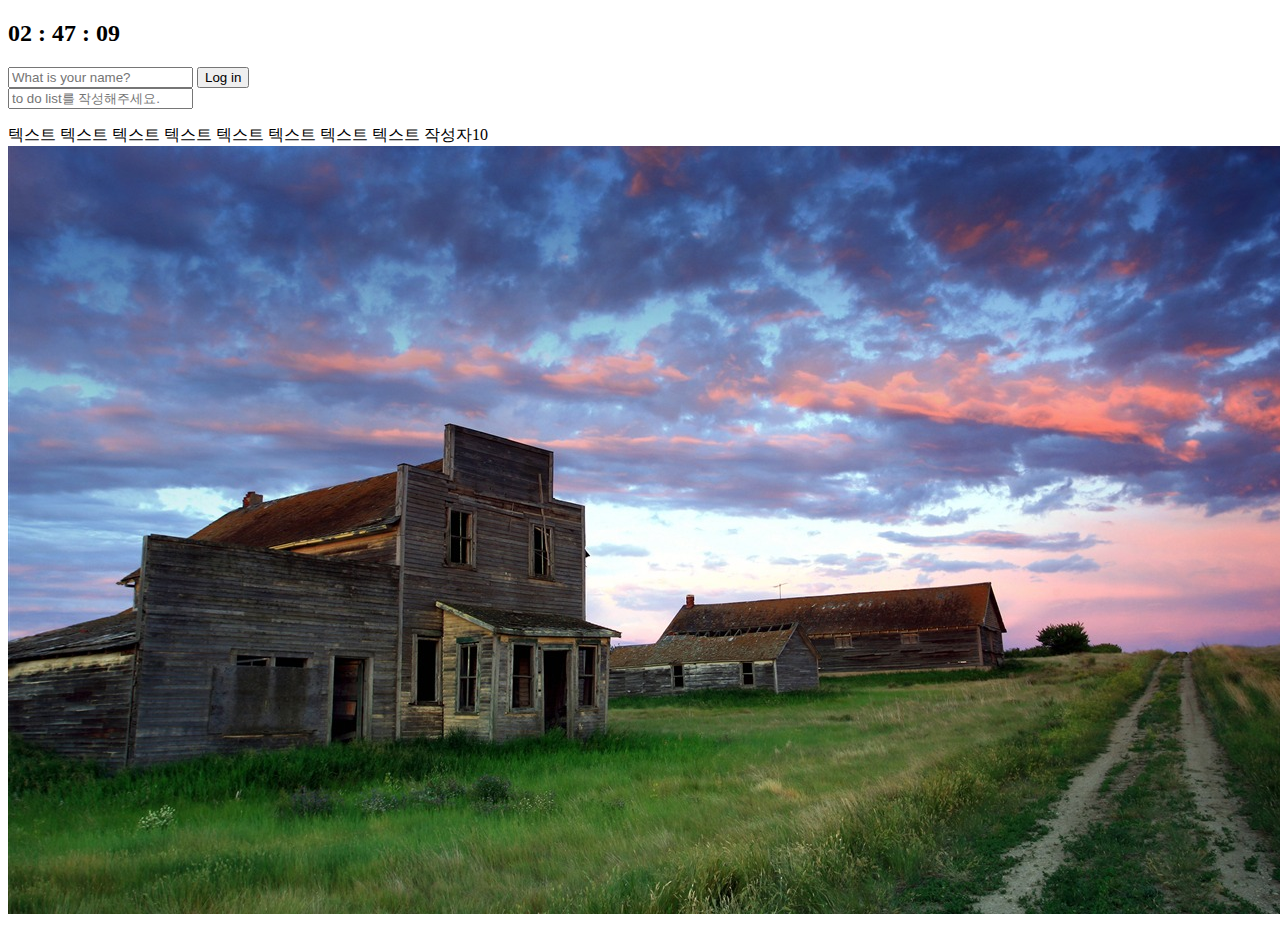
==== momentum/index.html @ b44966ec "커밋" ====
<!DOCTYPE html>
<html lang="en">
<head>
    <meta charset="UTF-8">
    <meta name="viewport" content="width=device-width, initial-scale=1.0">
    <title>momentum</title>
    <link rel="stylesheet" href="css/style.css">
    
</head>
<body>
    <h2 id="clock">00:00:00</h2>

    <form id="login-form" class="hidden">
        <input maxlength="15" required type="text" placeholder="What is your name?">
        <input type="submit" value="Log in">
    </form>
    <form id="todo-form">
        <input type="text" placeholder="to do list를 작성해주세요." required>
    </form>
    <ul id="todo-list">

    </ul>

   <h1 id="greeting" class="hidden"></h1>
   <!-- //  maxlength는 html 에서 도와주지만, form 안에 들어있어야 'required'라는 browser 의 기능을 쓸수있다. -->

    <div id="quote">
        <span></span>
        <span></span>
    </div>

   
   
    <script src="js/greeting.js"></script>
    <script src="js/clock.js"></script>
    <script src="js/quotes.js"></script>
    <script src="js/background.js"></script>
    <script src="js/todo.js"></script>
</body>
</html>
---- momentum/css/style.css ----
.hidden {
    display: none;
}
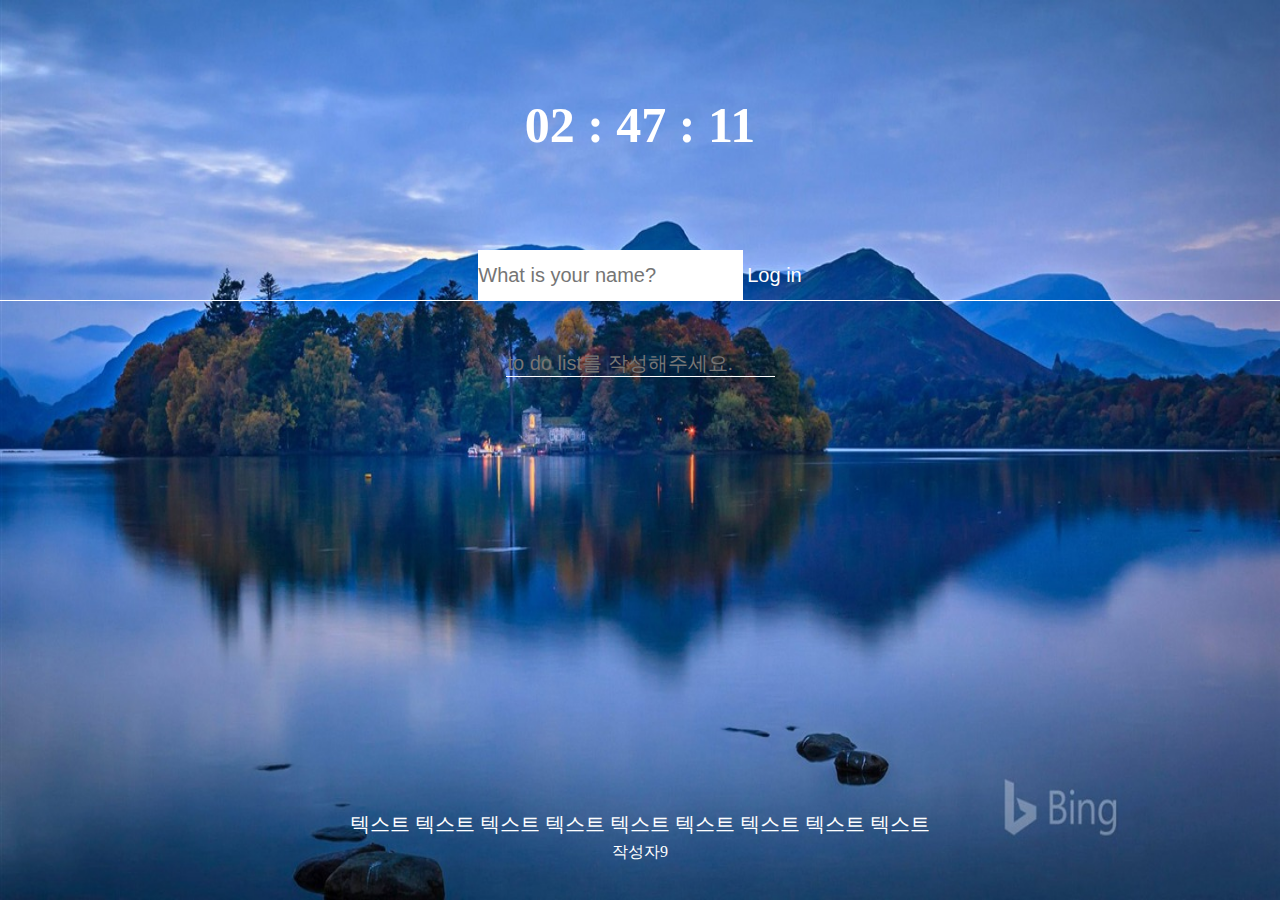
==== commit d0eeb7be: "moment 완성" ====
--- a/momentum/index.html
+++ b/momentum/index.html
@@ -8,27 +8,37 @@
     
 </head>
 <body>
-    <h2 id="clock">00:00:00</h2>
+    <div class="wrap">
+        <h2 id="clock">00:00:00</h2>
+        
+        <form id="login-form" class="hidden">
+            <input maxlength="15" required type="text" placeholder="What is your name?">
+            <input type="submit" value="Log in" class="loginbtn">
+        </form>
 
-    <form id="login-form" class="hidden">
-        <input maxlength="15" required type="text" placeholder="What is your name?">
-        <input type="submit" value="Log in">
-    </form>
-    <form id="todo-form">
-        <input type="text" placeholder="to do list를 작성해주세요." required>
-    </form>
-    <ul id="todo-list">
+        <h1 id="greeting" class="hidden"></h1>
+        
+        <form id="todo-form">
+            <input type="text" placeholder="to do list를 작성해주세요." required>
+        </form>
+        <ul id="todo-list">
+        
+        </ul>
+        
+        <!-- //  maxlength는 html 에서 도와주지만, form 안에 들어있어야 'required'라는 browser 의 기능을 쓸수있다. -->
+        
+        <div id="quote">
+            <span></span>
+            <span></span>
+        </div>
+        
+        <div id="weather">
+            <span></span>
+            <span></span>
+        </div>
 
-    </ul>
-
-   <h1 id="greeting" class="hidden"></h1>
-   <!-- //  maxlength는 html 에서 도와주지만, form 안에 들어있어야 'required'라는 browser 의 기능을 쓸수있다. -->
-
-    <div id="quote">
-        <span></span>
-        <span></span>
     </div>
-
+    
    
    
     <script src="js/greeting.js"></script>
@@ -36,5 +46,7 @@
     <script src="js/quotes.js"></script>
     <script src="js/background.js"></script>
     <script src="js/todo.js"></script>
+    <script src="js/weather.js"></script>
+    
 </body>
 </html>--- a/momentum/css/style.css
+++ b/momentum/css/style.css
@@ -1,3 +1,112 @@
+html, body, div, span, applet, object, iframe,
+h1, h2, h3, h4, h5, h6, p,
+dl, dt, dd, ol, ul, li,
+fieldset, form, label, legend {
+	margin: 0;
+	padding: 0;
+	border: 0;
+	font-size: 100%;
+	font: inherit;
+	vertical-align: baseline;
+}
+body {
+	line-height: 1;
+}
+ol, ul {
+	list-style: none;
+}
+.wrap {
+    position: relative;
+    width: 100%;
+    height: 100vh;
+    /* display: flex;
+    flex-direction:column;
+    align-items: center; */
+    text-align: center;
+    z-index: 1;
+}
 .hidden {
     display: none;
+}
+
+#login-form {
+    border-bottom: 1px solid #fff; 
+}
+#login-form input {
+    border:none;
+    padding:10px 0;
+    font-size: 20px;
+    line-height: 30px;
+    color:#fff;
+}
+.loginbtn {
+    border:1px solid #fff; 
+    padding:0 10px;
+    background: none; 
+    border-radius: 0; 
+    line-height: 30px; 
+    color:#fff;
+}
+
+#clock {
+    font-size: 50px;
+    padding:100px;
+    font-weight: bold; 
+    color:#fff;
+}
+#greeting {
+    font-size: 50px;
+    text-align: center;
+    font-weight: bold;
+    color:#fff;
+}
+#todo-form {
+    border-bottom: 1px solid #fff;  
+    margin-top: 50px;  
+    display: inline-block;
+    
+}
+#todo-form input {
+    border:none;
+    font-size: 20px;
+    background: none;
+    display: inline-block;
+    color:#fff;
+}
+#todo-list {
+    margin-top: 30px;
+}
+#todo-list li {
+    line-height: 30px;
+    font-style: 25px;
+    color:#fff;
+}
+#todo-list li button { 
+    background: none; 
+    border: none;
+    margin-left: 10px;
+    border-radius: 0;
+}
+#quote {
+    position: absolute; 
+    bottom:40px; 
+    left: 50%;
+    transform: translateX(-50%);
+}
+#quote span { display: block;color:#fff; }
+#quote span:first-child {font-size: 20px;}
+#quote span:last-child {font-size: 16px; margin-top: 10px;}
+
+#weather {
+    position: absolute; 
+    top:20px; 
+    right: 20px;
+    color:#fff;
+}
+.background {
+    width: 100%; 
+    height: 100%; 
+    z-index: 0;
+    position: absolute;
+    top:0; left: 0;
 }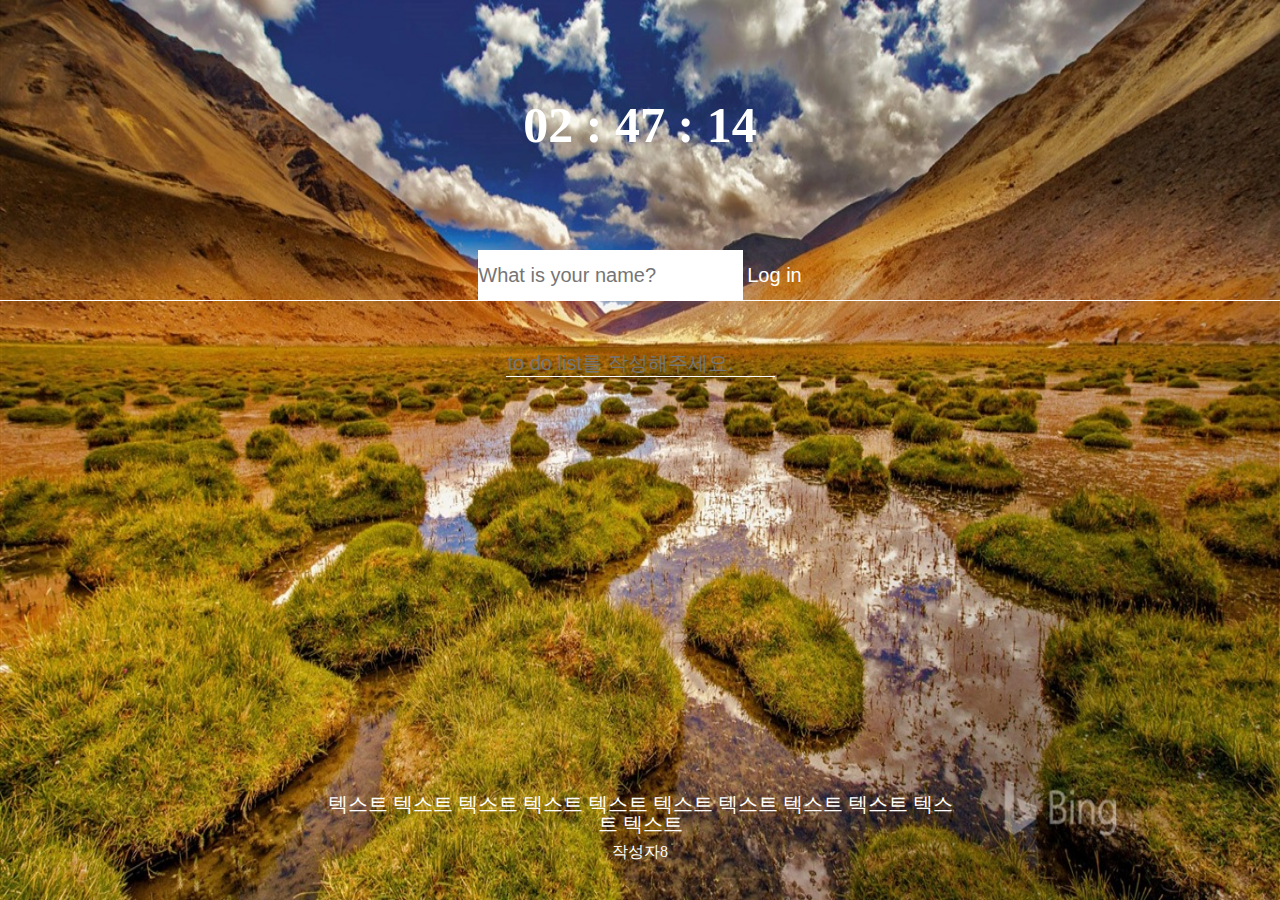
==== commit 6905447c: "날씨부분 수정" ====
--- a/momentum/index.html
+++ b/momentum/index.html
@@ -30,7 +30,7 @@
         <div id="quote">
             <span></span>
             <span></span>
-        </div>
+        </div>  
         
         <div id="weather">
             <span></span>
--- a/momentum/css/style.css
+++ b/momentum/css/style.css
@@ -102,6 +102,7 @@
     top:20px; 
     right: 20px;
     color:#fff;
+
 }
 .background {
     width: 100%; 
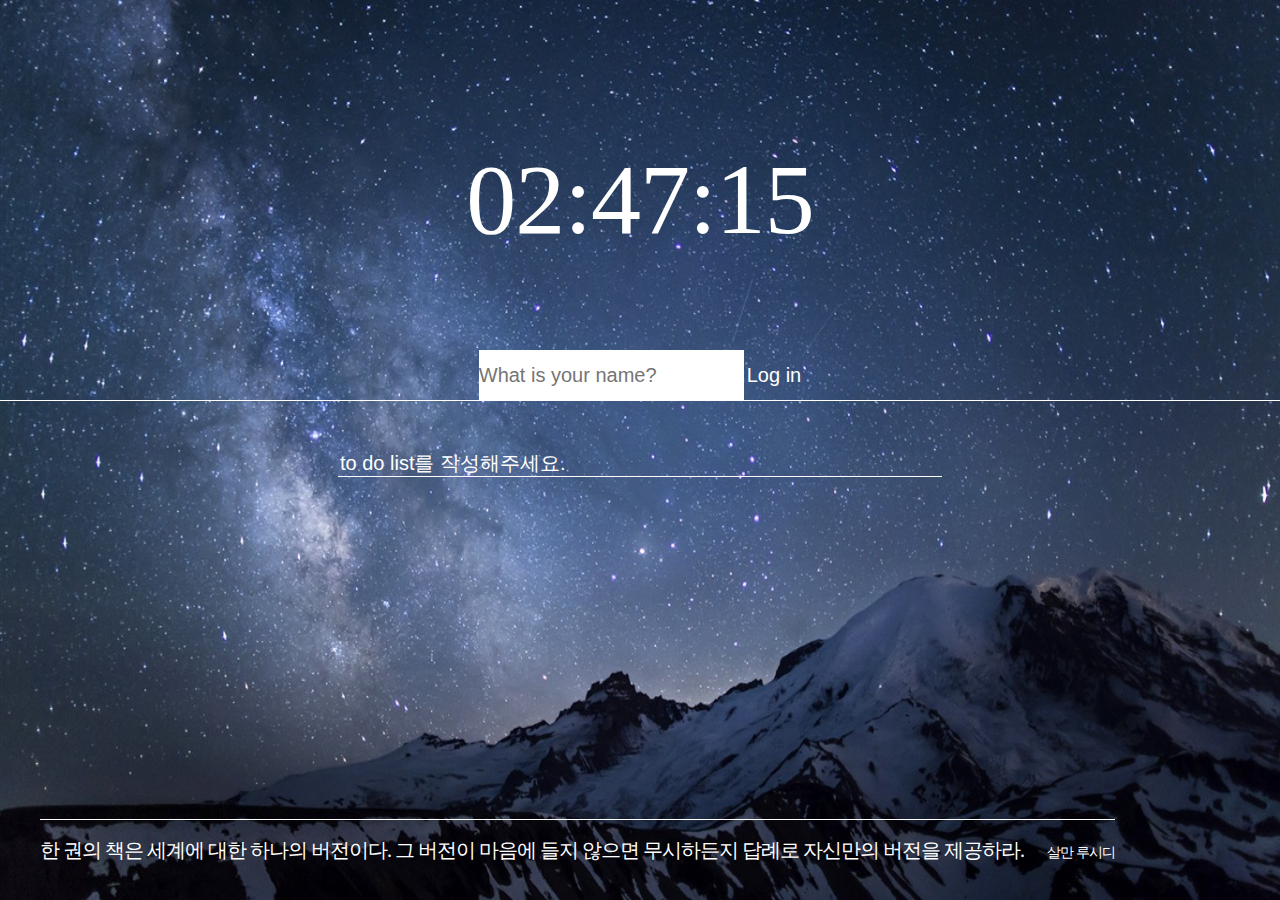
==== commit 9576b1ad: "챌린지 수정" ====
--- a/momentum/index.html
+++ b/momentum/index.html
@@ -22,9 +22,7 @@
             <input type="text" placeholder="to do list를 작성해주세요." required>
         </form>
         <ul id="todo-list">
-        
         </ul>
-        
         <!-- //  maxlength는 html 에서 도와주지만, form 안에 들어있어야 'required'라는 browser 의 기능을 쓸수있다. -->
         
         <div id="quote">
--- a/momentum/css/style.css
+++ b/momentum/css/style.css
@@ -8,6 +8,7 @@
 	font-size: 100%;
 	font: inherit;
 	vertical-align: baseline;
+    letter-spacing: -1px;
 }
 body {
 	line-height: 1;
@@ -49,9 +50,9 @@
 }
 
 #clock {
-    font-size: 50px;
-    padding:100px;
-    font-weight: bold; 
+    font-size: 100px;
+    padding:150px 0 100px 0;
+    font-family: fantasy;
     color:#fff;
 }
 #greeting {
@@ -68,18 +69,50 @@
 }
 #todo-form input {
     border:none;
+    width: 600px;
     font-size: 20px;
     background: none;
     display: inline-block;
     color:#fff;
 }
+#todo-form input::placeholder {
+    color:#fff;
+}
 #todo-list {
-    margin-top: 30px;
+    width: 600px;
+    max-height: 600px;
+    overflow-y: auto;
+    margin:  30px auto 0 auto;
+    background-color : rgb(255,255,255,0.3);
+    border-radius: 5px;
 }
+
+/* width */
+::-webkit-scrollbar {
+	width: 7px;
+}
+
+/* Track */
+::-webkit-scrollbar-track {
+	background: none;
+}
+
+/* Handle */
+::-webkit-scrollbar-thumb {
+	background: #A4B0C0;
+	border: none;
+	border-radius: 10px;
+
+}
+
+::-webkit-scrollbar-corner {
+	background-color: #3B4360;
+}
+
 #todo-list li {
     line-height: 30px;
     font-style: 25px;
-    color:#fff;
+    color:#000;
 }
 #todo-list li button { 
     background: none; 
@@ -88,14 +121,15 @@
     border-radius: 0;
 }
 #quote {
+    padding-top: 20px;
+    border-top: 1px solid #fff;
     position: absolute; 
     bottom:40px; 
-    left: 50%;
-    transform: translateX(-50%);
+    left: 40px;
 }
-#quote span { display: block;color:#fff; }
+#quote span { color:#fff; }
 #quote span:first-child {font-size: 20px;}
-#quote span:last-child {font-size: 16px; margin-top: 10px;}
+#quote span:last-child {font-size: 14px; margin-left: 20px;}
 
 #weather {
     position: absolute; 
